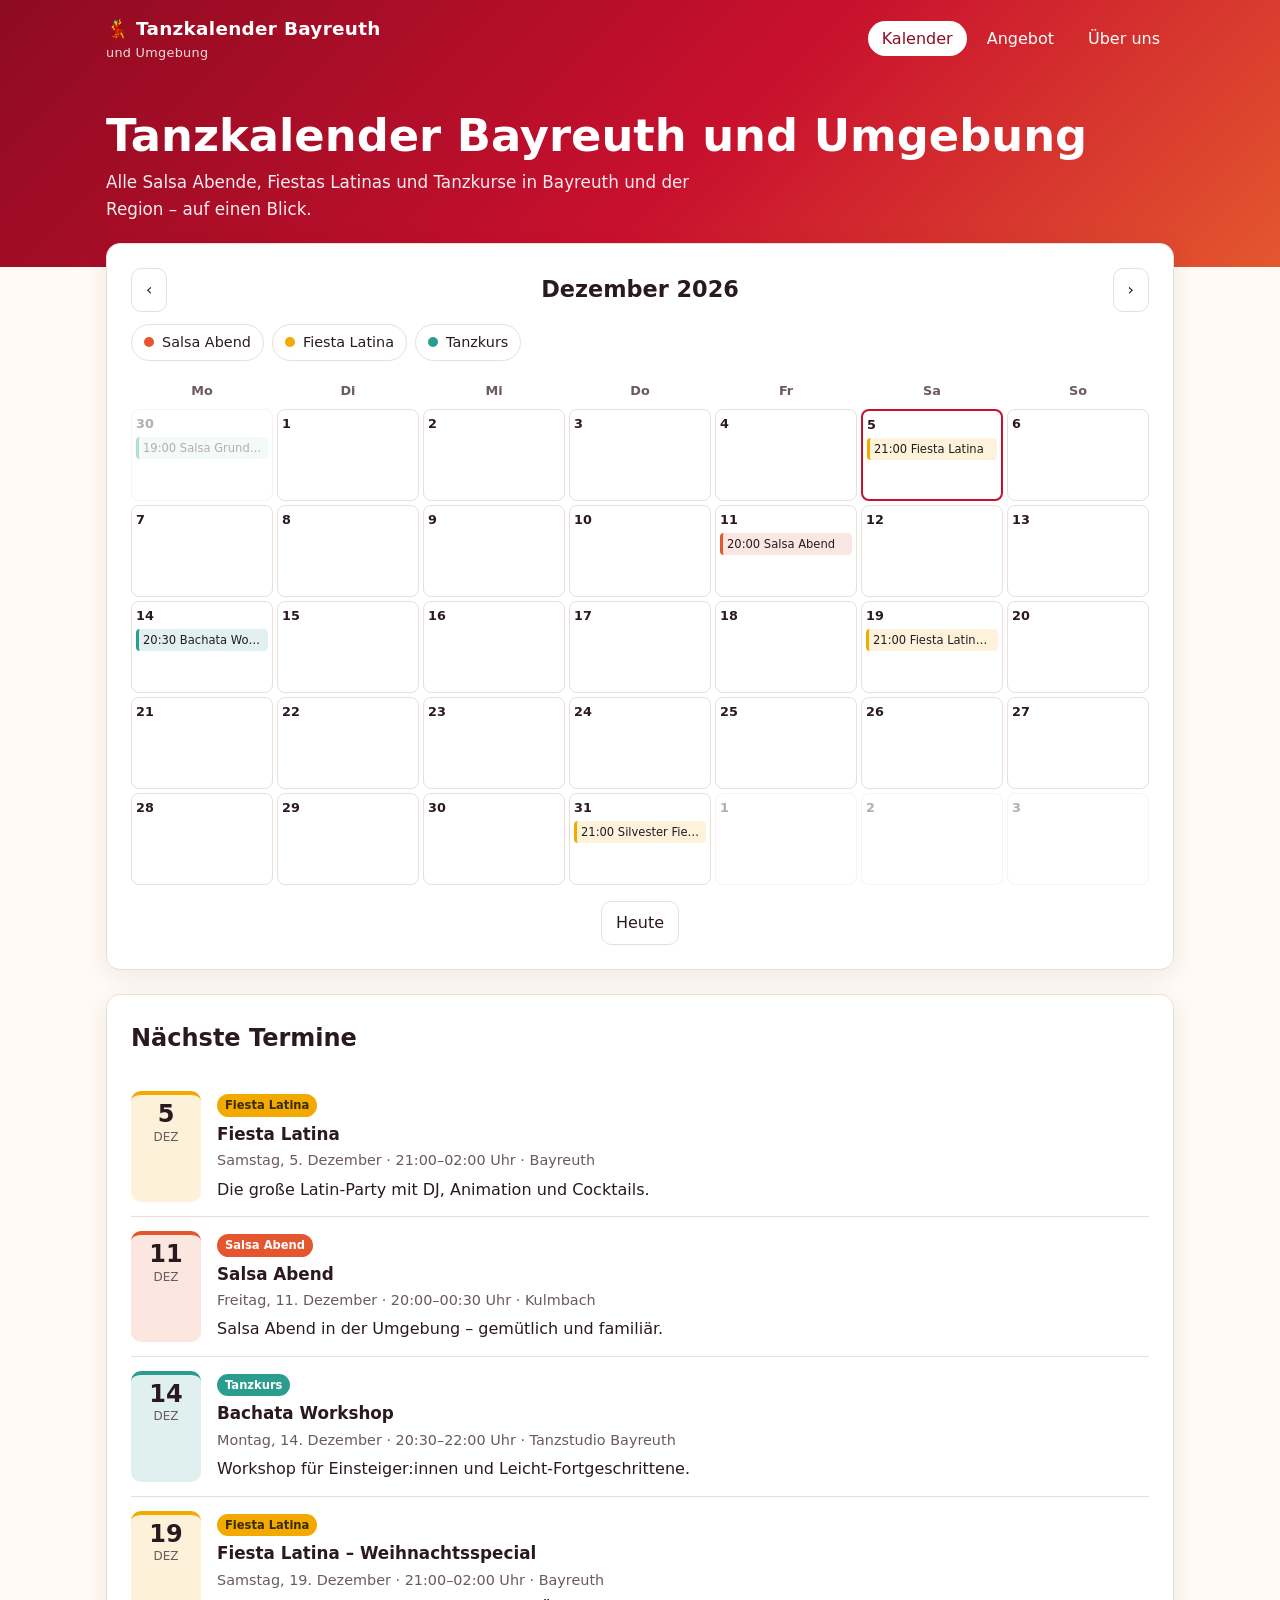
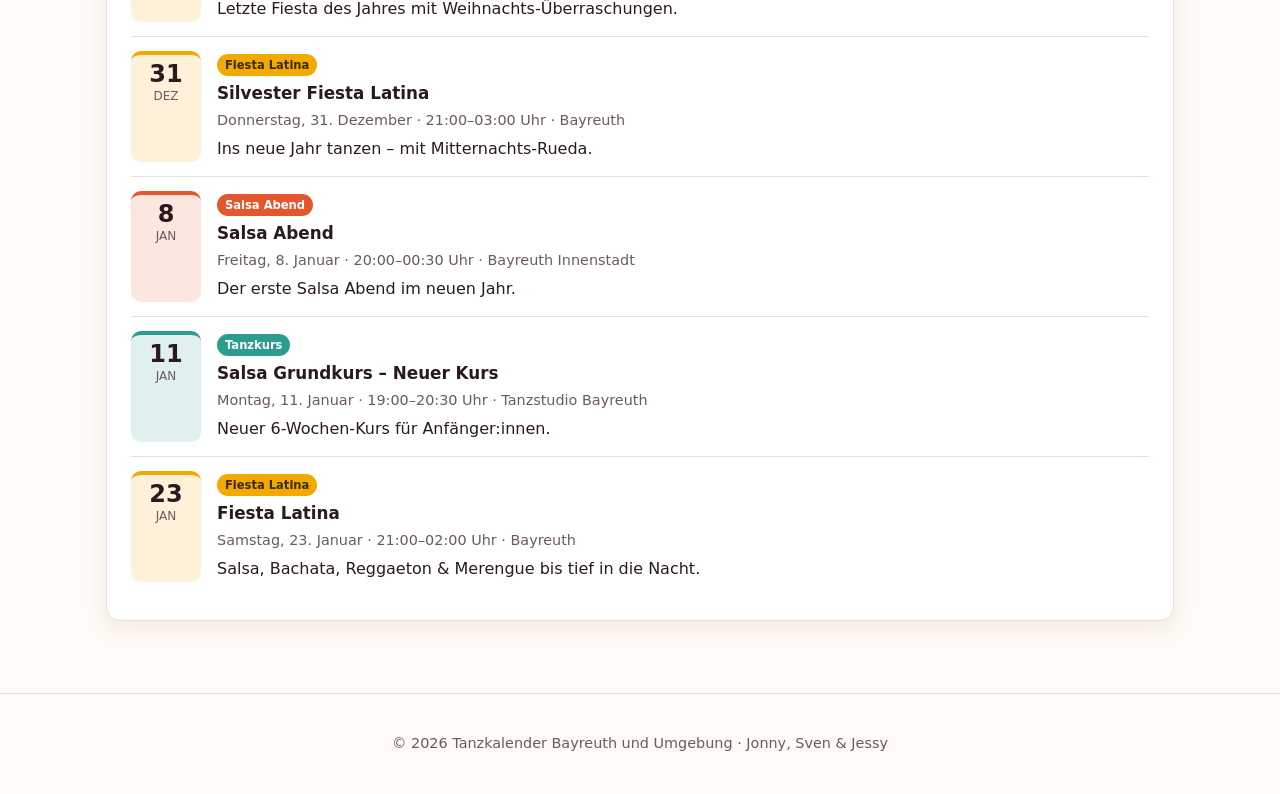
==== index.html @ a21e982e "Tanzkalender Bayreuth und Umgebung: Kalender, Angebot und Team-Seite Co-Authored-By: Claude Opus 5.5" ====
<!DOCTYPE html>
<html lang="de">
<head>
  <meta charset="UTF-8">
  <meta name="viewport" content="width=device-width, initial-scale=1.0">
  <title>Kalender – Tanzkalender Bayreuth und Umgebung</title>
  <meta name="description" content="Tanzkalender Bayreuth und Umgebung: Salsa Abende, Fiesta Latina und Tanzkurse.">
  <link rel="icon" href="data:image/svg+xml,<svg xmlns='http://www.w3.org/2000/svg' viewBox='0 0 100 100'><text y='.9em' font-size='90'>💃</text></svg>">
  <link rel="stylesheet" href="assets/style.css">
</head>
<body>
  <header class="site-header">
    <nav class="nav" aria-label="Hauptnavigation">
      <a class="brand" href="index.html">💃 Tanzkalender Bayreuth<small>und Umgebung</small></a>
      <ul>
        <li><a class="navlink active" aria-current="page" href="index.html">Kalender</a></li>
        <li><a class="navlink" href="angebot.html">Angebot</a></li>
        <li><a class="navlink" href="team.html">Über uns</a></li>
      </ul>
    </nav>
    <div class="hero">
      <h1>Tanzkalender Bayreuth und Umgebung</h1>
      <p>Alle Salsa Abende, Fiestas Latinas und Tanzkurse in Bayreuth und der Region – auf einen Blick.</p>
    </div>
  </header>

  <main>
    <section class="card" aria-labelledby="cal-title">
      <div class="cal-head">
        <button class="cal-btn" id="cal-prev" type="button" aria-label="Vorheriger Monat">‹</button>
        <h2 id="cal-title">Kalender</h2>
        <button class="cal-btn" id="cal-next" type="button" aria-label="Nächster Monat">›</button>
      </div>
      <div class="legend" id="legend" aria-label="Nach Art filtern"></div>
      <div class="cal-grid" id="cal-grid"></div>
      <p style="text-align:center;margin:16px 0 0">
        <button class="cal-btn" id="cal-today" type="button">Heute</button>
      </p>
    </section>

    <section class="card">
      <h2>Nächste Termine</h2>
      <ul class="event-list" id="event-list"></ul>
    </section>
  </main>

  <footer>
    <p>© 2026 Tanzkalender Bayreuth und Umgebung · Jonny, Sven &amp; Jessy</p>
  </footer>
  <script src="assets/termine.js"></script>
  <script src="assets/kalender.js"></script>
</body>
</html>
---- assets/style.css ----
:root {
  --bg: #fffaf5;
  --surface: #ffffff;
  --text: #2a1a1f;
  --muted: #6b5a5f;
  --border: #eadfd8;
  --accent: #c8102e;
  --accent-dark: #8e0b21;
  --salsa: #e4572e;
  --fiesta: #f2a900;
  --kurs: #2a9d8f;
  --radius: 14px;
  --shadow: 0 6px 24px rgba(60, 20, 30, 0.08);
}

* { box-sizing: border-box; }

html { scroll-behavior: smooth; }

body {
  margin: 0;
  font-family: "Segoe UI", system-ui, -apple-system, Roboto, Helvetica, Arial, sans-serif;
  background: var(--bg);
  color: var(--text);
  line-height: 1.6;
}

a { color: var(--accent); }

/* ---------- Header / Navigation ---------- */
.site-header {
  background: linear-gradient(135deg, var(--accent-dark), var(--accent) 55%, var(--salsa));
  color: #fff;
}

.nav {
  max-width: 1100px;
  margin: 0 auto;
  padding: 14px 16px;
  display: flex;
  align-items: center;
  justify-content: space-between;
  gap: 16px;
  flex-wrap: wrap;
}

.brand {
  color: #fff;
  text-decoration: none;
  font-weight: 700;
  font-size: 1.15rem;
  letter-spacing: 0.3px;
}

.brand small {
  display: block;
  font-weight: 400;
  font-size: 0.8rem;
  opacity: 0.85;
}

.nav ul {
  list-style: none;
  margin: 0;
  padding: 0;
  display: flex;
  gap: 6px;
  flex-wrap: wrap;
}

.nav a.navlink {
  color: #fff;
  text-decoration: none;
  padding: 8px 14px;
  border-radius: 999px;
  font-weight: 500;
  transition: background 0.2s;
}

.nav a.navlink:hover { background: rgba(255, 255, 255, 0.15); }
.nav a.navlink.active { background: #fff; color: var(--accent-dark); }

.hero {
  max-width: 1100px;
  margin: 0 auto;
  padding: 32px 16px 44px;
}

.hero h1 {
  margin: 0 0 8px;
  font-size: clamp(1.8rem, 5vw, 2.8rem);
  line-height: 1.15;
}

.hero p {
  margin: 0;
  max-width: 640px;
  opacity: 0.92;
  font-size: 1.05rem;
}

/* ---------- Layout ---------- */
main {
  max-width: 1100px;
  margin: -24px auto 0;
  padding: 0 16px 48px;
}

.card {
  background: var(--surface);
  border: 1px solid var(--border);
  border-radius: var(--radius);
  box-shadow: var(--shadow);
  padding: 24px;
  margin-bottom: 24px;
}

h2 { margin-top: 0; }

/* ---------- Legende & Filter ---------- */
.legend {
  display: flex;
  flex-wrap: wrap;
  gap: 8px;
  margin-bottom: 16px;
}

.chip {
  display: inline-flex;
  align-items: center;
  gap: 8px;
  padding: 6px 12px;
  border-radius: 999px;
  border: 1px solid var(--border);
  background: var(--surface);
  color: var(--text);
  font: inherit;
  font-size: 0.9rem;
  cursor: pointer;
}

.chip[aria-pressed="false"] { opacity: 0.45; }

.dot {
  width: 10px;
  height: 10px;
  border-radius: 50%;
  display: inline-block;
  flex-shrink: 0;
}

.type-salsa { --type: var(--salsa); }
.type-fiesta { --type: var(--fiesta); }
.type-kurs { --type: var(--kurs); }
.dot { background: var(--type); }

/* ---------- Kalender ---------- */
.cal-head {
  display: flex;
  align-items: center;
  justify-content: space-between;
  gap: 12px;
  margin-bottom: 12px;
}

.cal-head h2 { margin: 0; font-size: 1.4rem; }

.cal-btn {
  border: 1px solid var(--border);
  background: var(--surface);
  color: var(--text);
  border-radius: 10px;
  padding: 8px 14px;
  font: inherit;
  cursor: pointer;
}

.cal-btn:hover { border-color: var(--accent); color: var(--accent); }

.cal-grid {
  display: grid;
  grid-template-columns: repeat(7, 1fr);
  gap: 4px;
}

.cal-dow {
  text-align: center;
  font-size: 0.8rem;
  font-weight: 600;
  color: var(--muted);
  padding: 4px 0;
}

.cal-day {
  min-height: 92px;
  border: 1px solid var(--border);
  border-radius: 8px;
  padding: 4px;
  font-size: 0.8rem;
  background: var(--surface);
  overflow: hidden;
}

.cal-day.other { opacity: 0.35; }
.cal-day.today { border: 2px solid var(--accent); }

.cal-day .num { font-weight: 600; display: block; margin-bottom: 2px; }

.cal-event {
  display: block;
  width: 100%;
  text-align: left;
  border: 0;
  border-left: 3px solid var(--type);
  background: color-mix(in srgb, var(--type) 14%, transparent);
  color: var(--text);
  border-radius: 4px;
  padding: 2px 4px;
  margin-bottom: 2px;
  font: inherit;
  font-size: 0.72rem;
  white-space: nowrap;
  overflow: hidden;
  text-overflow: ellipsis;
  cursor: pointer;
}

/* ---------- Terminliste ---------- */
.event-list { list-style: none; margin: 0; padding: 0; }

.event-item {
  display: grid;
  grid-template-columns: 70px 1fr;
  gap: 16px;
  padding: 14px 0;
  border-bottom: 1px solid var(--border);
}

.event-item:last-child { border-bottom: 0; }

.event-date {
  text-align: center;
  border-radius: 10px;
  padding: 6px 4px;
  background: color-mix(in srgb, var(--type) 15%, transparent);
  border-top: 4px solid var(--type);
}

.event-date .d { display: block; font-size: 1.5rem; font-weight: 700; line-height: 1.1; }
.event-date .m { display: block; font-size: 0.75rem; text-transform: uppercase; color: var(--muted); }

.event-item h3 { margin: 0 0 2px; font-size: 1.05rem; }
.event-meta { color: var(--muted); font-size: 0.9rem; }
.event-item p { margin: 4px 0 0; }

.badge {
  display: inline-block;
  font-size: 0.72rem;
  font-weight: 600;
  padding: 2px 8px;
  border-radius: 999px;
  background: var(--type);
  color: #fff;
  margin-bottom: 4px;
}

.type-fiesta .badge { color: #3a2a00; }

.event-item.highlight { animation: flash 1.6s ease; }

@keyframes flash {
  0%, 40% { background: color-mix(in srgb, var(--type) 20%, transparent); }
  100% { background: transparent; }
}

.empty { color: var(--muted); font-style: italic; }

/* ---------- Angebot ---------- */
.offers {
  display: grid;
  grid-template-columns: repeat(auto-fit, minmax(280px, 1fr));
  gap: 24px;
}

.offer {
  border-top: 6px solid var(--type);
  display: flex;
  flex-direction: column;
}

.offer .icon {
  font-size: 2.4rem;
  line-height: 1;
  margin-bottom: 8px;
}

.offer ul { padding-left: 20px; margin: 8px 0 0; }
.offer li { margin-bottom: 4px; }

.facts {
  margin-top: auto;
  padding-top: 16px;
  font-size: 0.9rem;
  color: var(--muted);
}

/* ---------- Team ---------- */
.team {
  display: grid;
  grid-template-columns: repeat(auto-fit, minmax(260px, 1fr));
  gap: 24px;
}

.person { text-align: center; }

.avatar {
  width: 140px;
  height: 140px;
  border-radius: 50%;
  margin: 0 auto 16px;
  display: grid;
  place-items: center;
  font-size: 3rem;
  font-weight: 700;
  color: #fff;
  background: linear-gradient(135deg, var(--accent), var(--salsa));
  object-fit: cover;
}

.person:nth-child(2) .avatar { background: linear-gradient(135deg, var(--kurs), #1d6f66); }
.person:nth-child(3) .avatar { background: linear-gradient(135deg, var(--fiesta), var(--salsa)); }

.person h2 { margin-bottom: 0; }
.role { color: var(--accent); font-weight: 600; margin: 0 0 12px; }
.person p { text-align: left; }

.tags { display: flex; flex-wrap: wrap; justify-content: center; gap: 6px; margin-top: 12px; }
.tags span {
  font-size: 0.8rem;
  padding: 3px 10px;
  border-radius: 999px;
  background: color-mix(in srgb, var(--accent) 10%, transparent);
  color: var(--accent-dark);
}

/* ---------- Footer ---------- */
footer {
  text-align: center;
  padding: 24px 16px;
  color: var(--muted);
  font-size: 0.9rem;
  border-top: 1px solid var(--border);
}

/* ---------- Mobil ---------- */
@media (max-width: 700px) {
  .card { padding: 16px; }
  .cal-day { min-height: 54px; padding: 2px; }
  .cal-event {
    font-size: 0;
    height: 6px;
    padding: 0;
    border-left: 0;
    background: var(--type);
    border-radius: 3px;
  }
  .event-item { grid-template-columns: 56px 1fr; gap: 12px; }
}
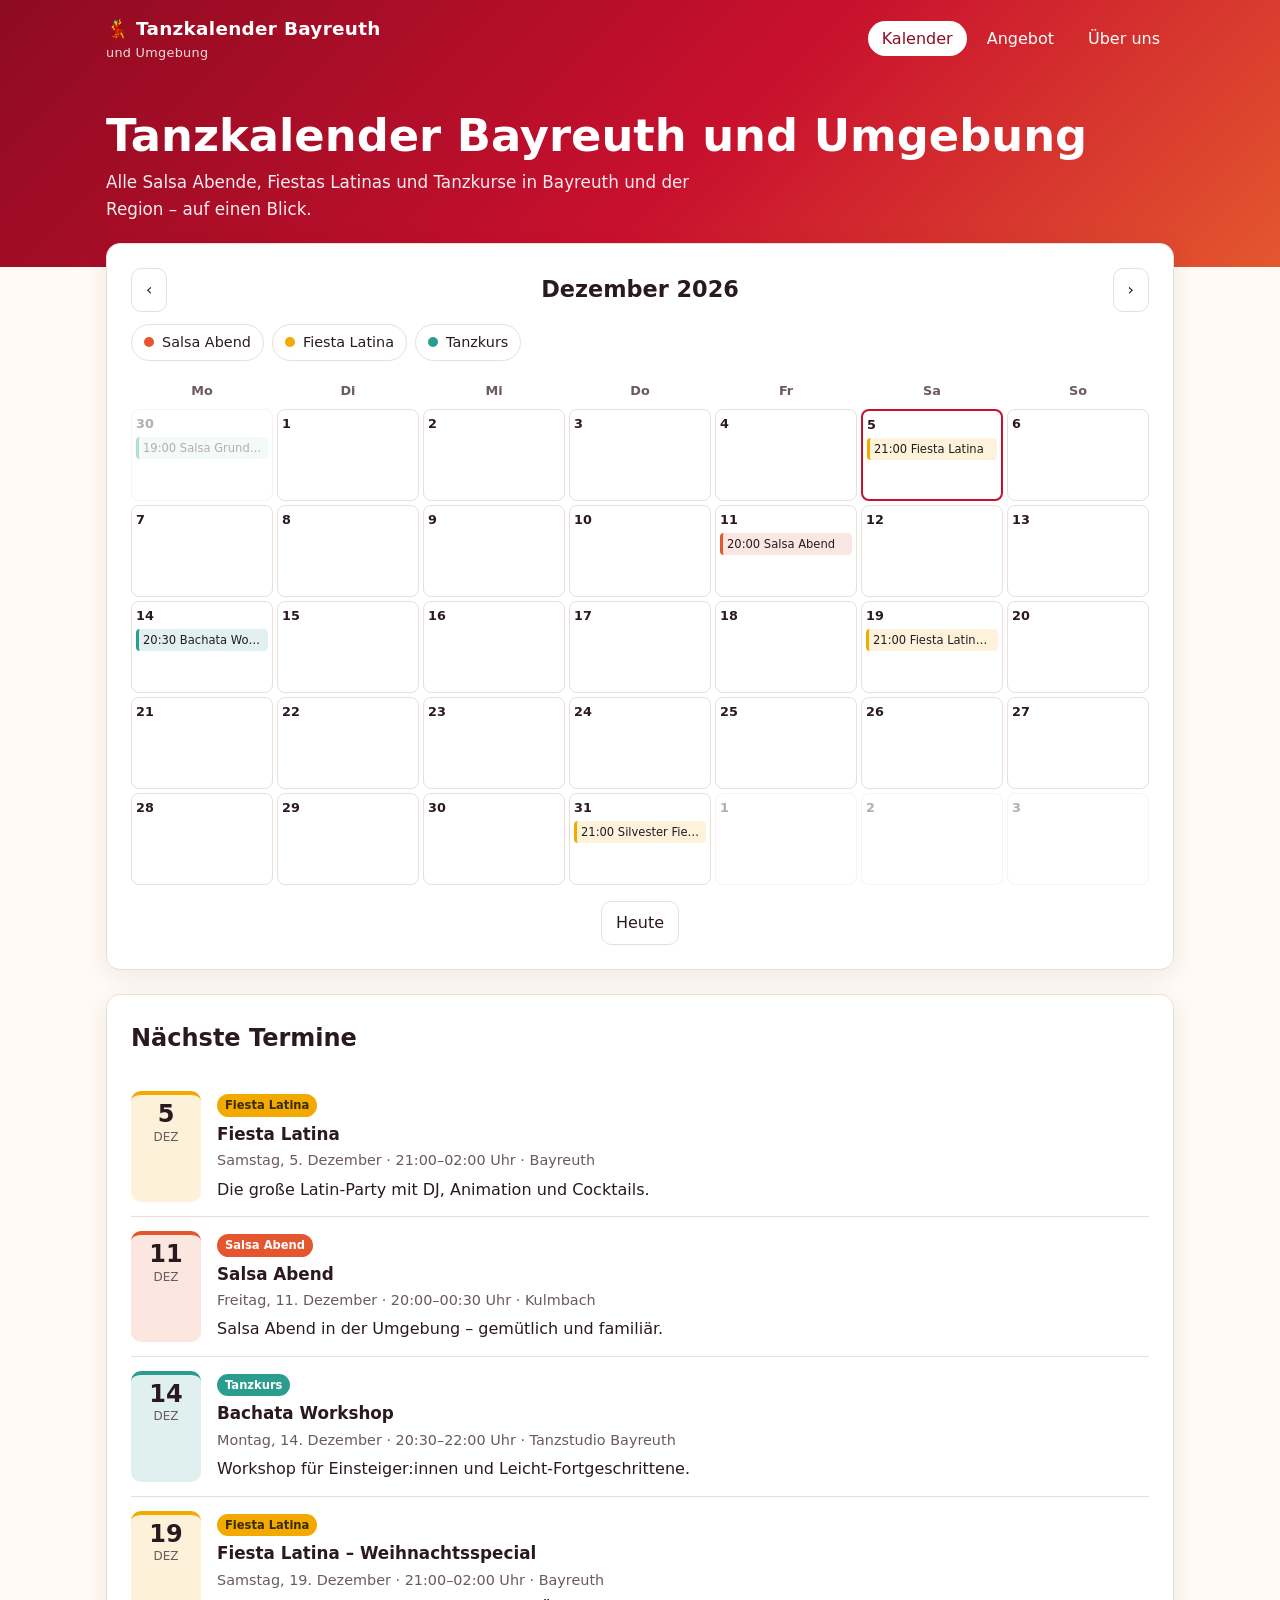
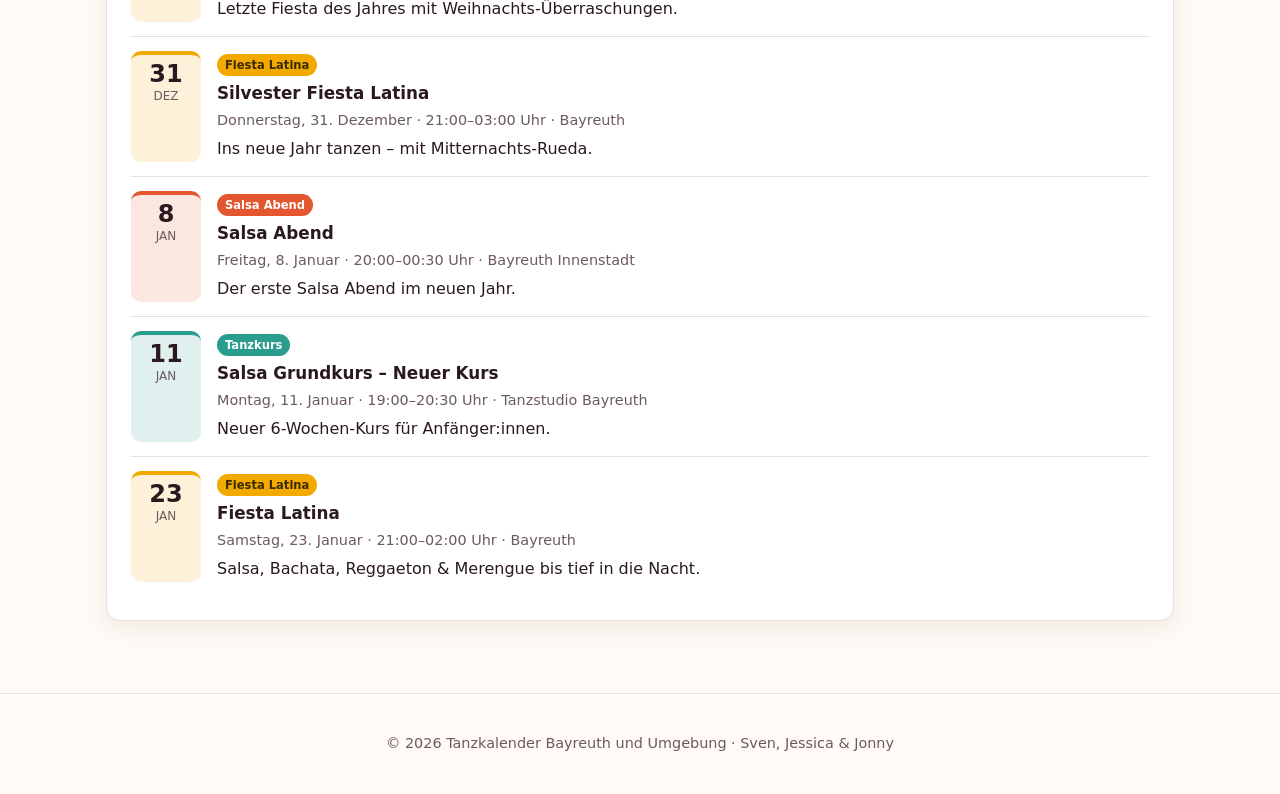
==== commit 77c8e83e: "Team-Seite: Reihenfolge Sven, Jessica, Jonny; Jessy zu Jessica Co-Authored-By: Claude Opus 5.5 <nore" ====
--- a/index.html
+++ b/index.html
@@ -45,7 +45,7 @@
   </main>
 
   <footer>
-    <p>© 2026 Tanzkalender Bayreuth und Umgebung · Jonny, Sven &amp; Jessy</p>
+    <p>© 2026 Tanzkalender Bayreuth und Umgebung · Sven, Jessica &amp; Jonny</p>
   </footer>
   <script src="assets/termine.js"></script>
   <script src="assets/kalender.js"></script>
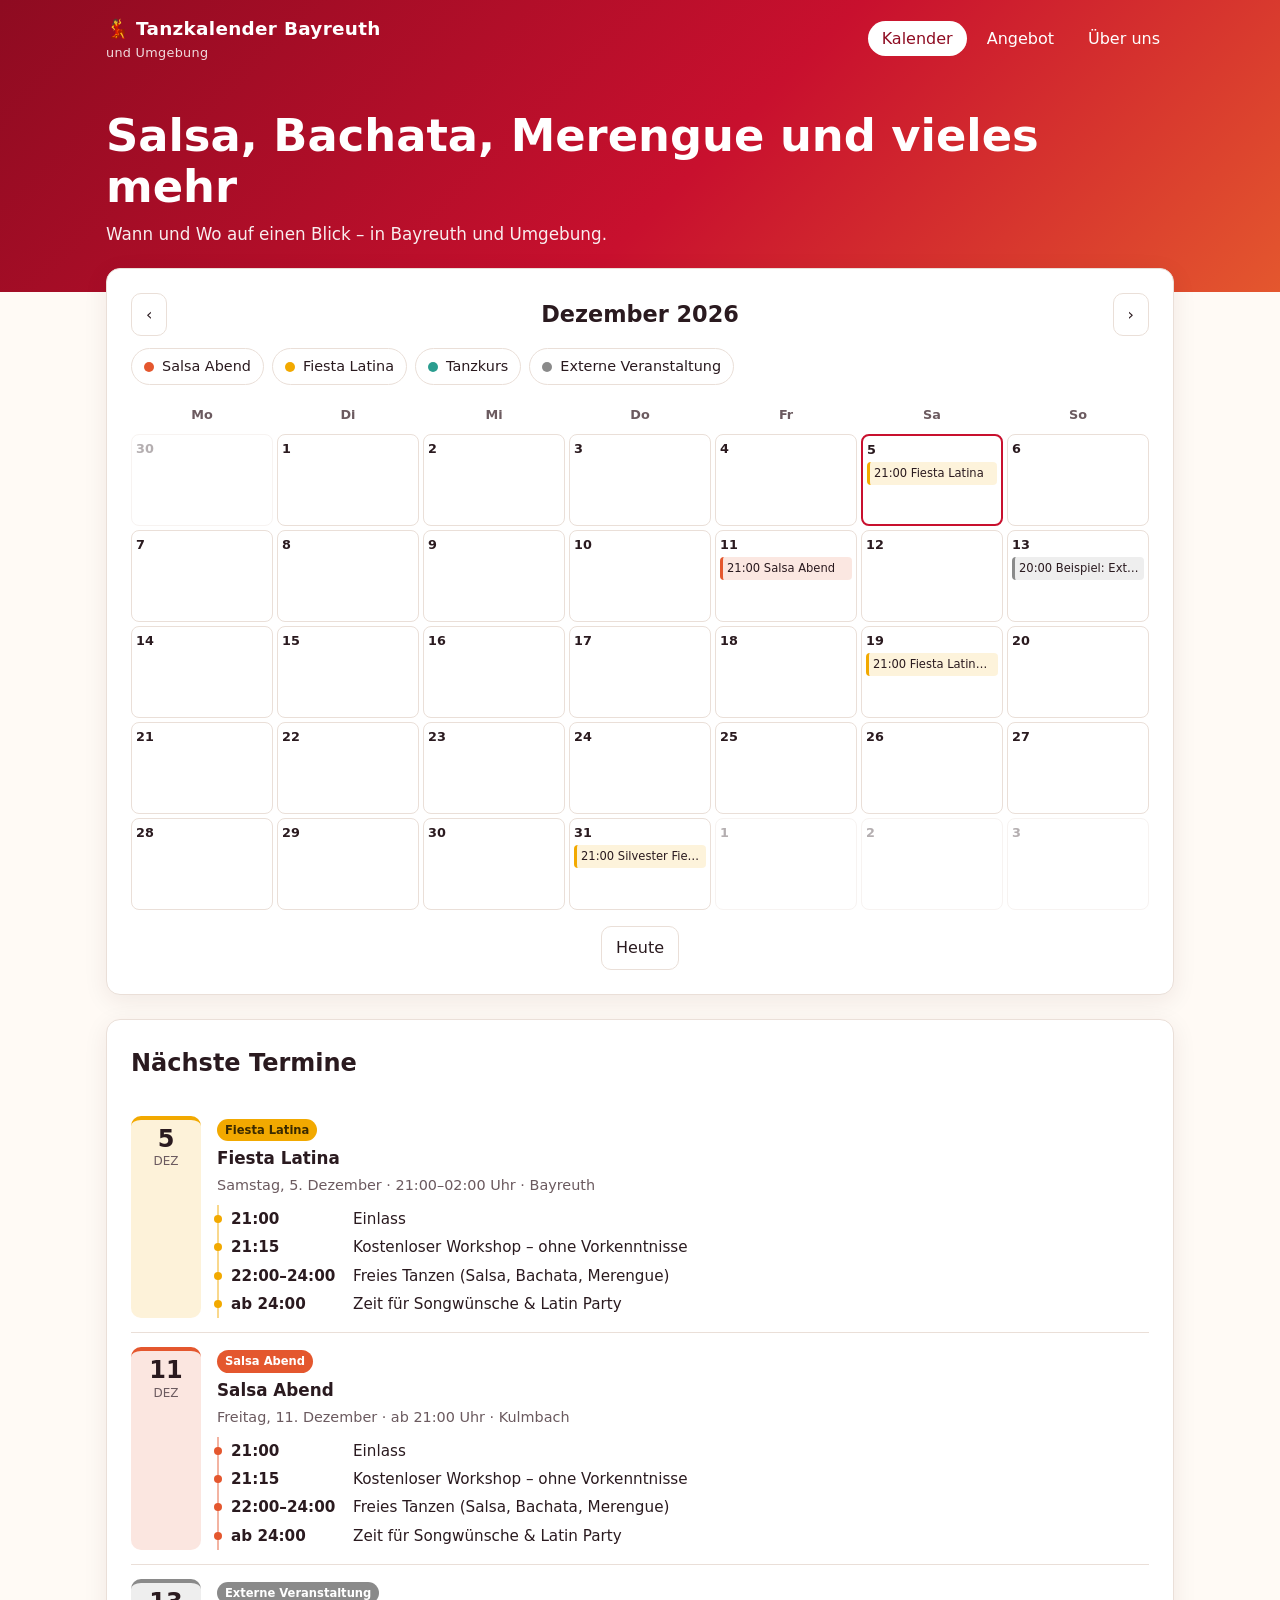
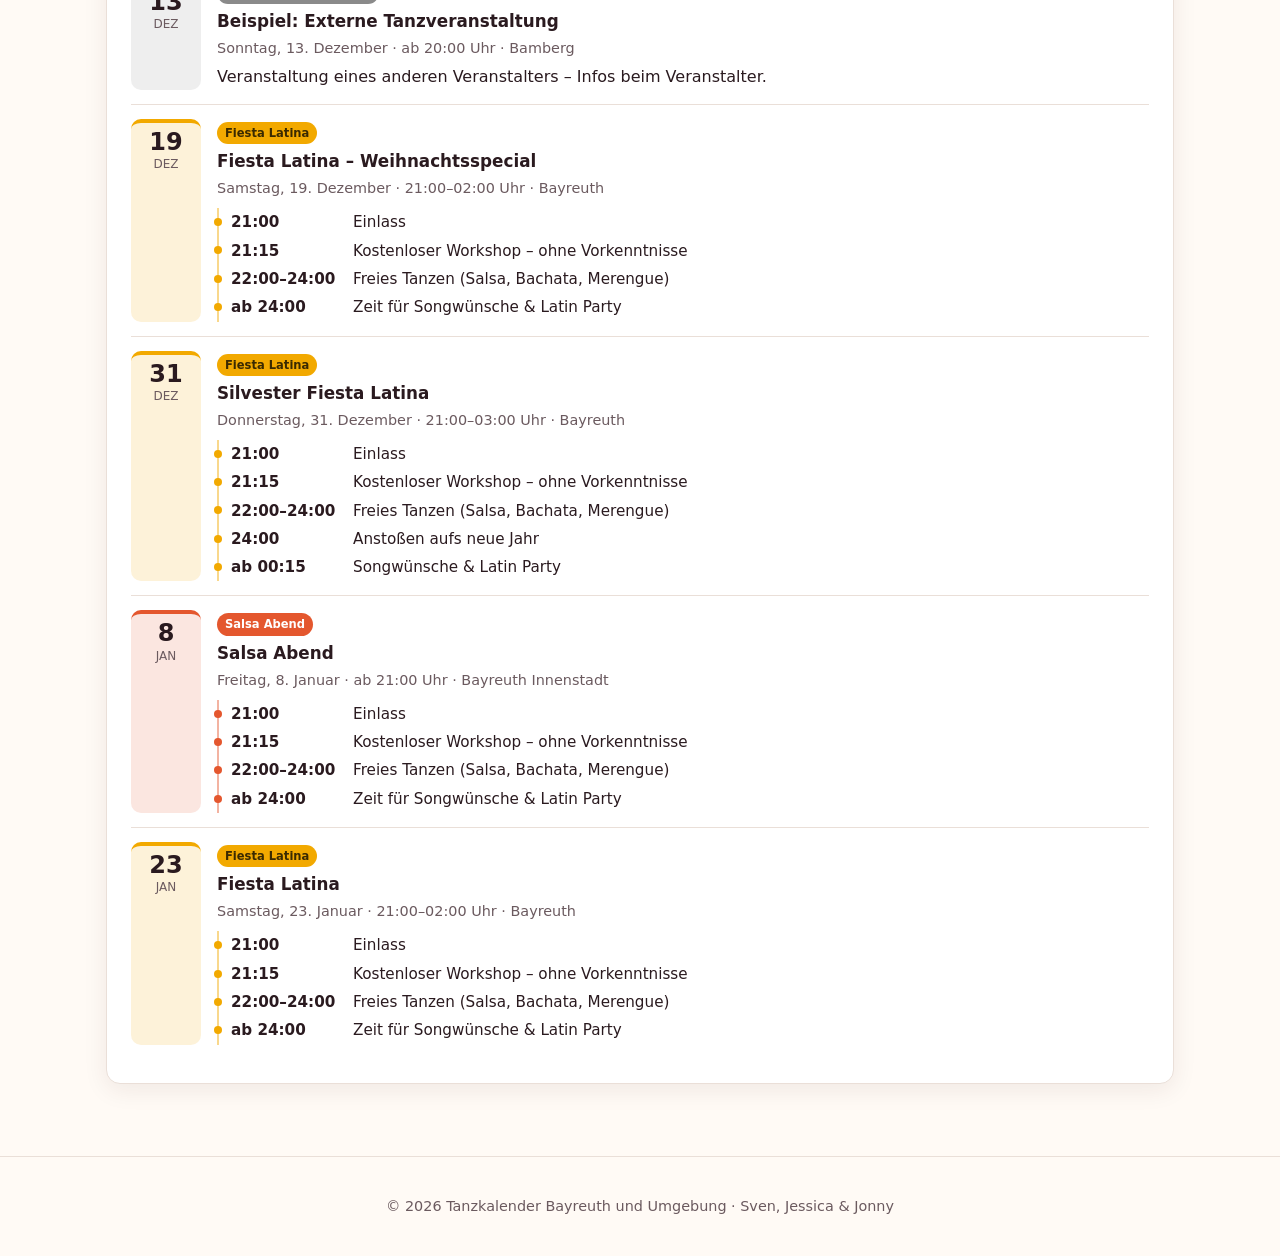
==== commit e05e5272: "Team-Feedback umgesetzt: Ablaufpläne, externe Veranstaltungen, Coming soon, Jessicas Foto - Startsei" ====
--- a/index.html
+++ b/index.html
@@ -19,8 +19,8 @@
       </ul>
     </nav>
     <div class="hero">
-      <h1>Tanzkalender Bayreuth und Umgebung</h1>
-      <p>Alle Salsa Abende, Fiestas Latinas und Tanzkurse in Bayreuth und der Region – auf einen Blick.</p>
+      <h1>Salsa, Bachata, Merengue und vieles mehr</h1>
+      <p>Wann und Wo auf einen Blick – in Bayreuth und Umgebung.</p>
     </div>
   </header>
 
--- a/assets/style.css
+++ b/assets/style.css
@@ -9,6 +9,7 @@
   --salsa: #e4572e;
   --fiesta: #f2a900;
   --kurs: #2a9d8f;
+  --extern: #8a8a8a;
   --radius: 14px;
   --shadow: 0 6px 24px rgba(60, 20, 30, 0.08);
 }
@@ -152,6 +153,7 @@
 .type-salsa { --type: var(--salsa); }
 .type-fiesta { --type: var(--fiesta); }
 .type-kurs { --type: var(--kurs); }
+.type-extern { --type: var(--extern); }
 .dot { background: var(--type); }
 
 /* ---------- Kalender ---------- */
@@ -275,10 +277,37 @@
 
 .empty { color: var(--muted); font-style: italic; }
 
+/* Ablaufplan */
+.ablauf {
+  list-style: none;
+  margin: 8px 0 0;
+  padding: 0;
+  border-left: 2px solid color-mix(in srgb, var(--type) 45%, transparent);
+}
+.ablauf li {
+  display: grid;
+  grid-template-columns: 7.5em 1fr;
+  gap: 8px;
+  padding: 2px 0 2px 12px;
+  position: relative;
+  font-size: 0.95rem;
+}
+.ablauf li::before {
+  content: "";
+  position: absolute;
+  left: -5px;
+  top: 0.65em;
+  width: 8px;
+  height: 8px;
+  border-radius: 50%;
+  background: var(--type);
+}
+.ablauf .zeit { font-weight: 600; white-space: nowrap; }
+
 /* ---------- Angebot ---------- */
 .offers {
   display: grid;
-  grid-template-columns: repeat(auto-fit, minmax(280px, 1fr));
+  grid-template-columns: repeat(auto-fit, minmax(min(100%, 420px), 1fr));
   gap: 24px;
 }
 
@@ -304,6 +333,48 @@
   color: var(--muted);
 }
 
+/* Gestaffelter Ablauf auf der Angebotsseite */
+.steps { list-style: none; counter-reset: step; padding: 0; margin: 12px 0 0; }
+.steps li {
+  counter-increment: step;
+  position: relative;
+  padding: 0 0 14px 44px;
+}
+.steps li::before {
+  content: counter(step);
+  position: absolute;
+  left: 0;
+  top: 0;
+  width: 30px;
+  height: 30px;
+  border-radius: 50%;
+  display: grid;
+  place-items: center;
+  font-weight: 700;
+  background: var(--type);
+  color: #3a2a00;
+}
+.steps li::after {
+  content: "";
+  position: absolute;
+  left: 14px;
+  top: 32px;
+  bottom: 2px;
+  width: 2px;
+  background: color-mix(in srgb, var(--type) 40%, transparent);
+}
+.steps li:last-child::after { display: none; }
+.steps strong { display: block; }
+
+.soon {
+  margin: 12px 0;
+  padding: 24px 16px;
+  text-align: center;
+  border: 2px dashed color-mix(in srgb, var(--type) 50%, transparent);
+  border-radius: 12px;
+}
+.soon strong { display: block; font-size: 1.5rem; color: var(--type); letter-spacing: 1px; }
+
 /* ---------- Team ---------- */
 .team {
   display: grid;
@@ -312,6 +383,8 @@
 }
 
 .person { text-align: center; }
+
+img.avatar { display: block; padding: 0; }
 
 .avatar {
   width: 140px;
@@ -365,4 +438,5 @@
     border-radius: 3px;
   }
   .event-item { grid-template-columns: 56px 1fr; gap: 12px; }
-}
+  .ablauf li { grid-template-columns: 1fr; gap: 0; }
+}
